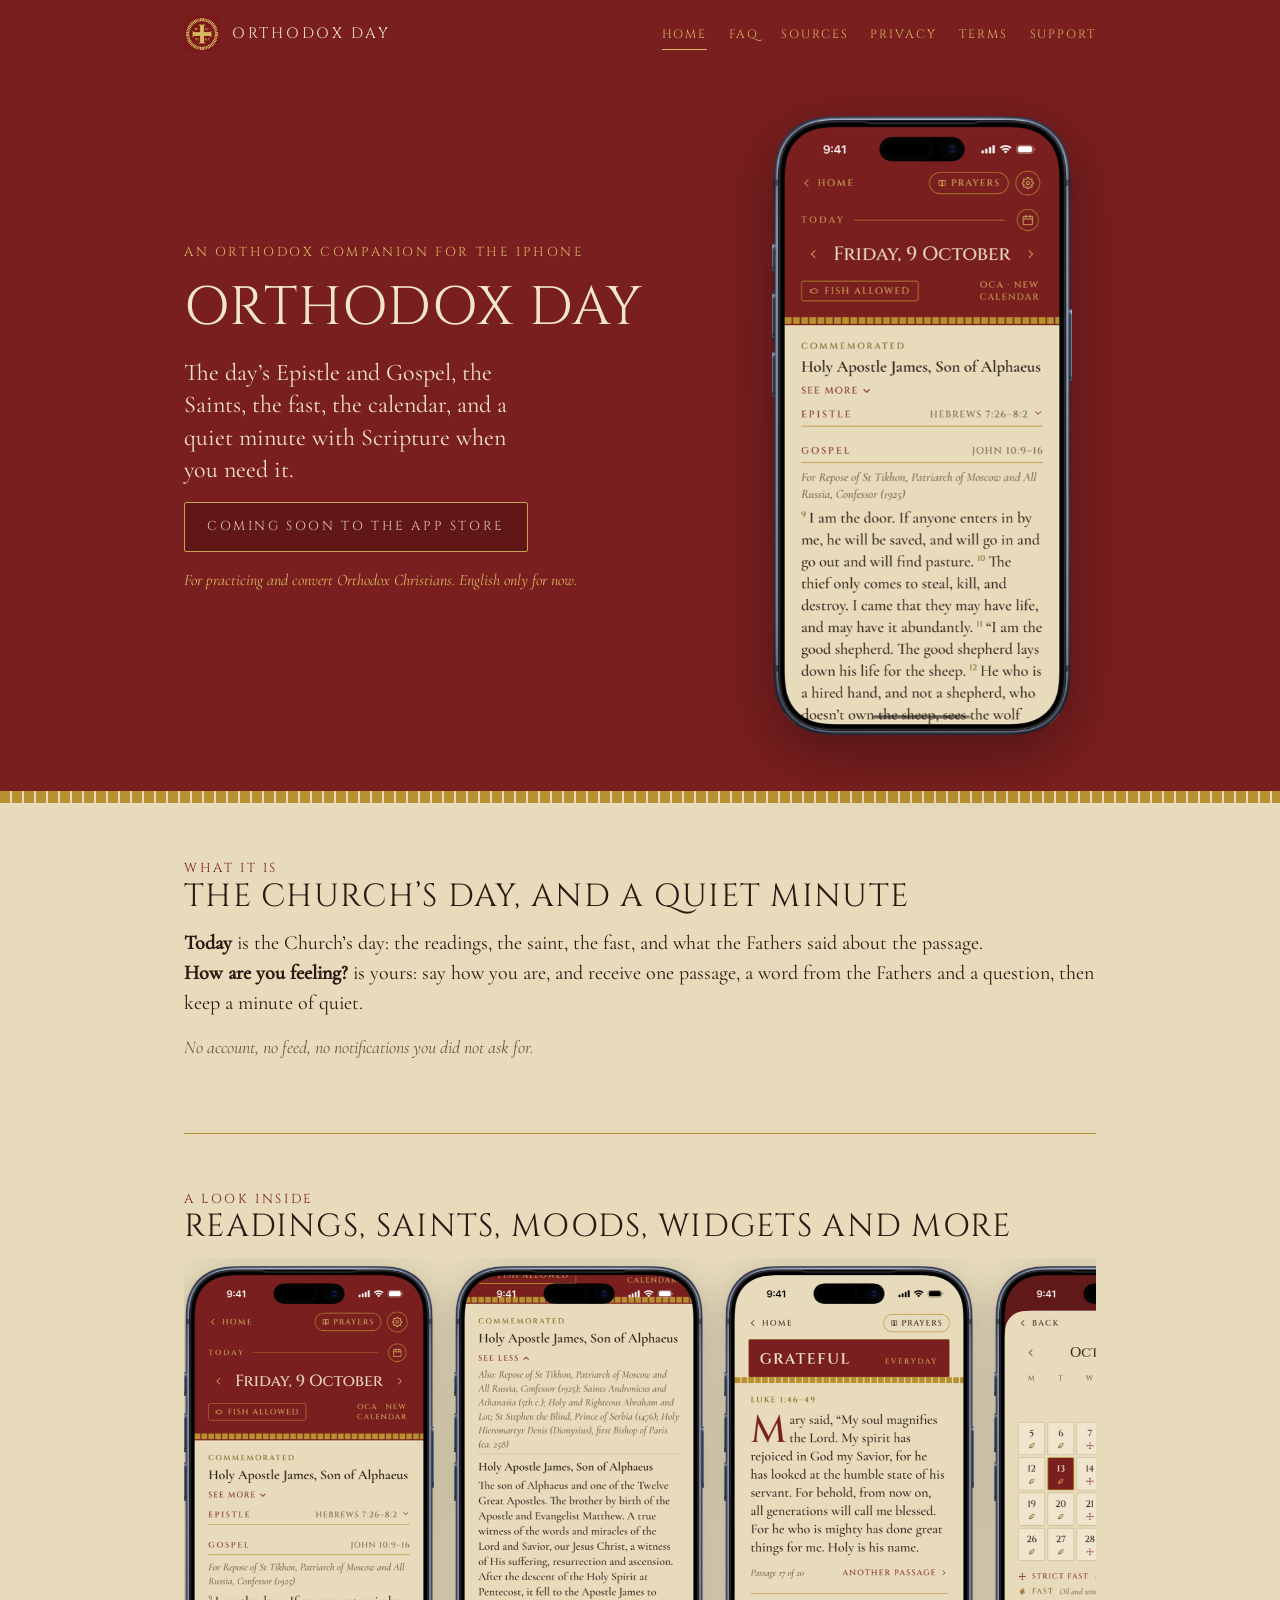
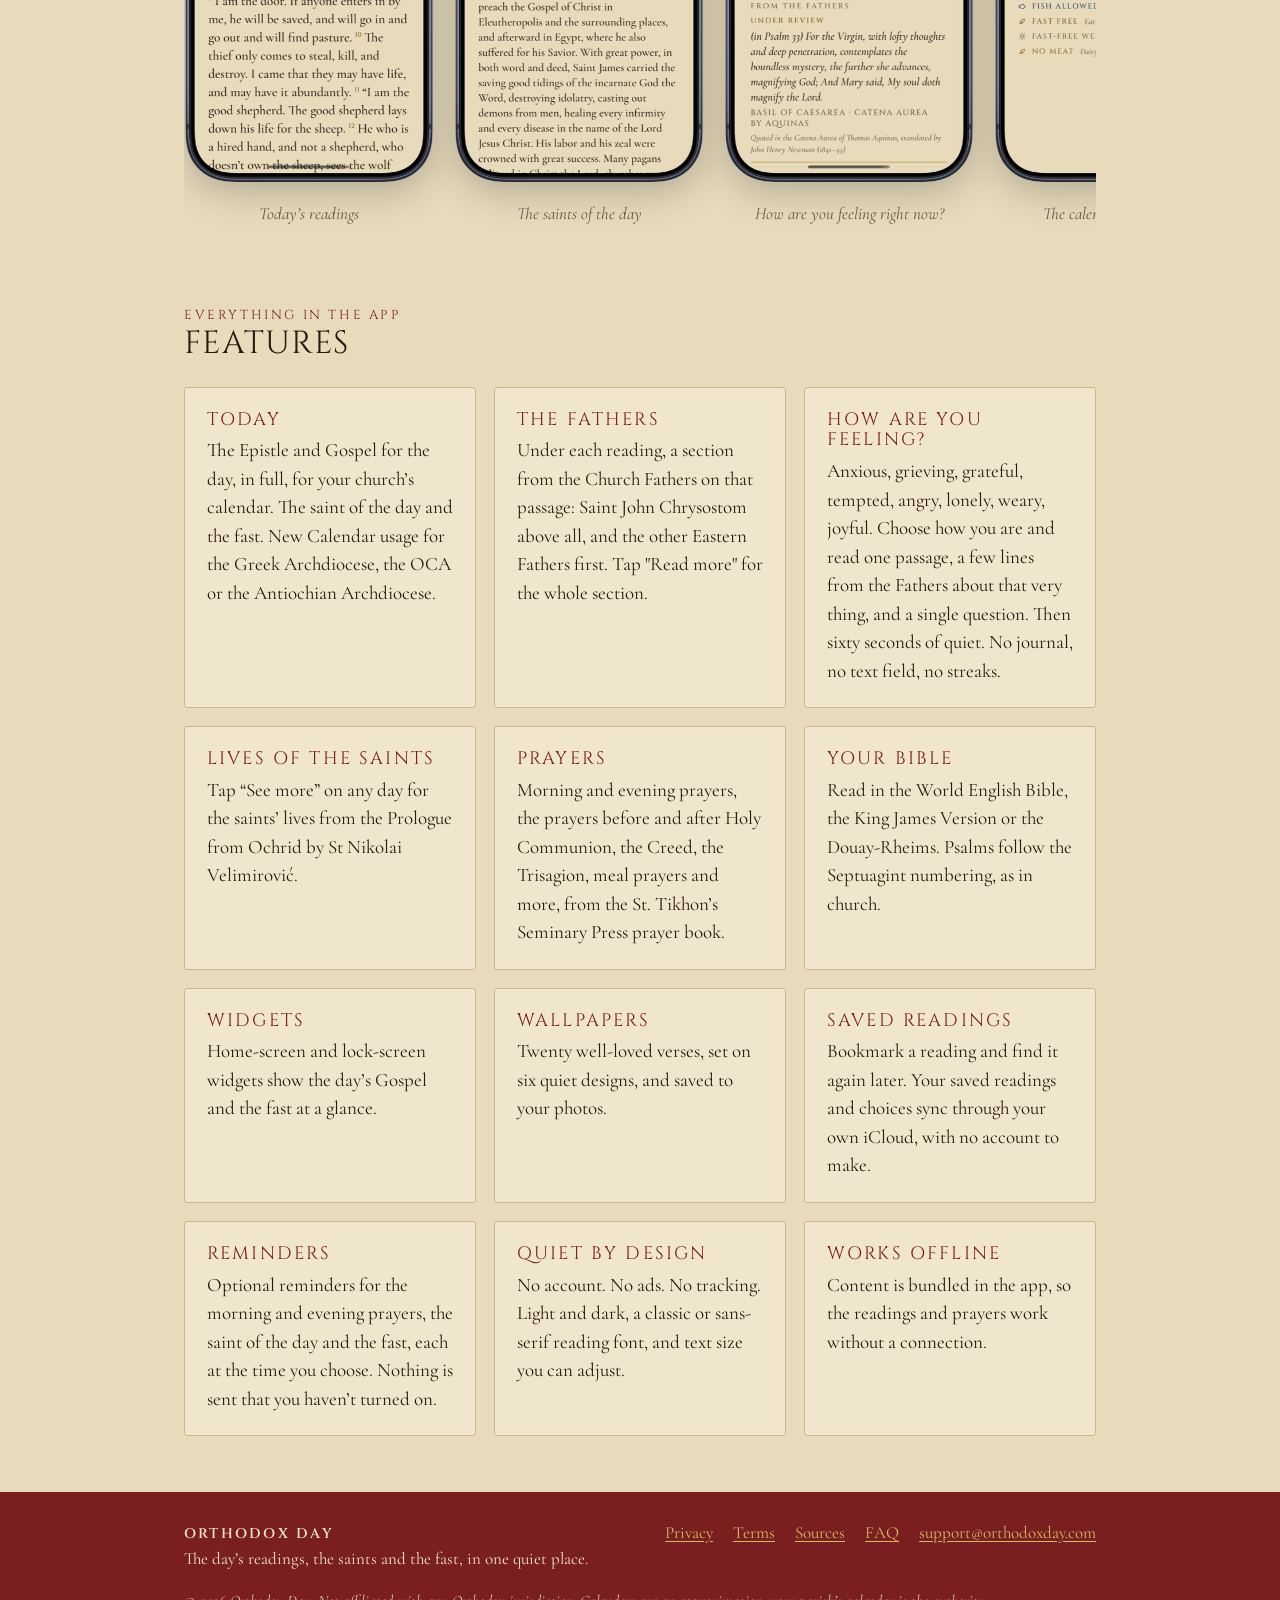
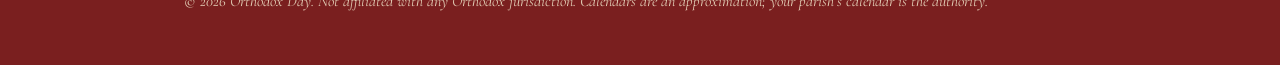
==== index.html @ 32118919 "Orthodox Day website" ====
<!doctype html>
<html lang="en"><head><meta charset="utf-8"><meta name="viewport" content="width=device-width,initial-scale=1">
<title>Orthodox Day — readings, saints and the fast for Orthodox Christians</title><meta name="description" content="The day’s Epistle and Gospel, the saint and the fast, the Fathers on the readings, and a minute of quiet. An iPhone app for Orthodox Christians.">
<meta name="color-scheme" content="light dark"><meta name="theme-color" content="#7A1F1F">
<link rel="icon" type="image/png" href="assets/img/favicon.png"><link rel="apple-touch-icon" href="assets/img/apple-touch-icon.png">
<meta property="og:title" content="Orthodox Day — readings, saints and the fast for Orthodox Christians"><meta property="og:description" content="The day’s Epistle and Gospel, the Saints, the fast, the Fathers on the readings, and a minute of quiet. An iPhone app for Orthodox Christians."><meta property="og:image" content="https://orthodoxday.com/assets/img/icon-512.png">
<link rel="preload" href="assets/fonts/Cinzel-Regular.ttf" as="font" type="font/ttf" crossorigin><link rel="stylesheet" href="assets/site.css"></head>
<body><header class="top"><div class="wrap"><a class="brand" href="index.html"><img src="assets/img/icon-512.png" alt="" width="36" height="36">Orthodox Day</a><nav class="main" aria-label="Main"><a href="index.html" aria-current="page">Home</a><a href="faq.html">FAQ</a><a href="sources.html">Sources</a><a href="privacy.html">Privacy</a><a href="https://www.apple.com/legal/itunes/appstore/dev/stdeula">Terms</a><a href="support.html">Support</a></nav></div></header><div class="hero"><div class="wrap"><div><div class="label">An Orthodox companion for the iPhone</div><h1>Orthodox Day</h1>
<p class="lead">The day’s Epistle and Gospel, the Saints, the fast, the calendar, and a quiet minute with Scripture when you need it.</p>
<p><span class="btn soon">Coming soon to the App Store</span></p><p class="fine">For practicing and convert Orthodox Christians. English only for now.</p></div>
<div class="shot"><img src="assets/img/Today.png" alt="The Today screen of Orthodox Day showing the Gospel reading, the saint of the day and the fast" width="300"></div></div></div><div class="band"></div><section class="block"><div class="wrap"><div class="label">What it is</div><h2>The Church’s day, and a quiet minute</h2>
<p><strong>Today</strong> is the Church’s day: the readings, the saint, the fast, and what the Fathers said about the passage. </br><strong>How are you feeling?</strong> is yours: say how you are, and receive one passage, a word from the Fathers and a question, then keep a minute of quiet.</p>
<p class="note">No account, no feed, no notifications you did not ask for.</p></div></section>
<div class="wrap"><hr class="rule" style="margin:0"></div>
<section class="block"><div class="wrap"><div class="label">A look inside</div><h2>Readings, saints, moods, widgets and more</h2>
<div class="shots">
<figure><img src="assets/img/Today.png" alt="Today" loading="lazy"><figcaption>Today’s readings</figcaption></figure>
<figure><img src="assets/img/Lives.png" alt="Lives of the saints" loading="lazy"><figcaption>The saints of the day</figcaption></figure>
<figure><img src="assets/img/Mood.png" alt="How are you feeling" loading="lazy"><figcaption>How are you feeling right now?</figcaption></figure>
<figure><img src="assets/img/Calendar.png" alt="The calendar showing the fast for each day of the month" loading="lazy"><figcaption>The calendar and the fast</figcaption></figure>
<figure><img src="assets/img/Saved.png" alt="Saved readings" loading="lazy"><figcaption>Saved readings</figcaption></figure>
<figure><img src="assets/img/Wallpaper.png" alt="Wallpapers" loading="lazy"><figcaption>Wallpapers</figcaption></figure>
<figure><img src="assets/img/Widgets.png" alt="Home-screen widgets showing the date, the fast and a verse of the Gospel" loading="lazy"><figcaption>Widgets</figcaption></figure>
</div></div></section>
<section class="block" style="padding-top:0" id="features"><div class="wrap"><div class="label">Everything in the app</div>
    <h2>Features</h2>
    <div class="grid"><div class="card">
        <h3>Today</h3><p>The Epistle and Gospel for the day, in full, for your church’s calendar. The saint of the day and the fast. New Calendar usage for the Greek Archdiocese, the OCA or the Antiochian Archdiocese.</p></div>
    <div class="card">
        <h3>The Fathers</h3><p>Under each reading, a section from the Church Fathers on that passage: Saint John Chrysostom above all, and the other Eastern Fathers first. Tap "Read more" for the whole section.</p></div>
    <div class="card"><h3>How are you feeling?</h3><p>Anxious, grieving, grateful, tempted, angry, lonely, weary, joyful. Choose how you are and read one passage, a few lines from the Fathers about that very thing, and a single question. Then sixty seconds of quiet. No journal, no text field, no streaks.</p></div>
   <!-- <div class="card"><h3>The sixty seconds</h3><p>A ring of sixty gold tesserae goes out one a second, and the count ends on “Amen.” It is a pause, not an exercise.</p></div> -->
    <div class="card"><h3>Lives of the saints</h3><p>Tap “See more” on any day for the saints’ lives from the Prologue from Ochrid by St Nikolai Velimirović.</p></div>
    <div class="card"><h3>Prayers</h3><p>Morning and evening prayers, the prayers before and after Holy Communion, the Creed, the Trisagion, meal prayers and more, from the St. Tikhon’s Seminary Press prayer book.</p></div>
    <div class="card"><h3>Your Bible</h3><p>Read in the World English Bible, the King James Version or the Douay-Rheims. Psalms follow the Septuagint numbering, as in church.</p></div>
    <div class="card"><h3>Widgets</h3><p>Home-screen and lock-screen widgets show the day’s Gospel and the fast at a glance.</p></div>
    <div class="card"><h3>Wallpapers</h3><p>Twenty well-loved verses, set on six quiet designs, and saved to your photos.</p></div>
    <div class="card"><h3>Saved readings</h3><p>Bookmark a reading and find it again later. Your saved readings and choices sync through your own iCloud, with no account to make.</p></div>
    <div class="card"><h3>Reminders</h3><p>Optional reminders for the morning and evening prayers, the saint of the day and the fast, each at the time you choose. Nothing is sent that you haven’t turned on.</p></div>
    <div class="card"><h3>Quiet by design</h3><p>No account. No ads. No tracking. Light and dark, a classic or sans-serif reading font, and text size you can adjust.</p></div>
    <div class="card"><h3>Works offline</h3><p>Content is bundled in the app, so the readings and prayers work without a connection.</p></div></div>
    </div></section>
<footer class="foot"><div class="wrap"><div><strong style="font-family:Cinzel,serif;letter-spacing:.16em;text-transform:uppercase;font-size:14px">Orthodox Day</strong><br>The day’s readings, the saints and the fast, in one quiet place.</div><nav aria-label="Footer"><a href="privacy.html">Privacy</a><a href="https://www.apple.com/legal/itunes/appstore/dev/stdeula">Terms</a><a href="sources.html">Sources</a><a href="faq.html">FAQ</a><a href="mailto:support@orthodoxday.com">support@orthodoxday.com</a></nav><p class="fine">© 2026 Orthodox Day. Not affiliated with any Orthodox jurisdiction. Calendars are an approximation; your parish’s calendar is the authority.</p></div></footer></body></html>
---- assets/site.css ----
@font-face{font-family:"Cinzel";src:url(fonts/Cinzel-Regular.ttf) format("truetype");font-weight:400;font-display:swap}
@font-face{font-family:"Cinzel";src:url(fonts/Cinzel-SemiBold.ttf) format("truetype");font-weight:600;font-display:swap}
@font-face{font-family:"Cormorant Garamond";src:url(fonts/CormorantGaramond-Regular.ttf) format("truetype");font-weight:400;font-display:swap}
@font-face{font-family:"Cormorant Garamond";src:url(fonts/CormorantGaramond-Medium.ttf) format("truetype");font-weight:500;font-display:swap}
@font-face{font-family:"Cormorant Garamond";src:url(fonts/CormorantGaramond-Italic.ttf) format("truetype");font-weight:400;font-style:italic;font-display:swap}

:root{
  --ground:#E7DBBC; --ink:#2B1A12; --ink-muted:#6B5A44; --icon:#7A1F1F; --icon-deep:#5E1616;
  --on-icon:#F1E6CB; --gold:#B8902F; --gold-bright:#D8B860; --tile:#F0E6CE; --hairline:#C9B78E;
  --accent-text:#7A1F1F; --link:#7A1F1F;
}
@media (prefers-color-scheme:dark){
  :root{--ground:#17100E; --ink:#EBDDBF; --ink-muted:#A8977A; --icon:#5C1A1A; --icon-deep:#421212;
        --on-icon:#EBDDBF; --gold:#C9A24A; --gold-bright:#E0BD5E; --tile:#221816; --hairline:#3A2C24;
        --accent-text:#E0BD5E; --link:#E0BD5E}
}
*{box-sizing:border-box}
html{-webkit-text-size-adjust:100%}
body{margin:0;background:var(--ground);color:var(--ink);font:400 20px/1.5 "Cormorant Garamond",Georgia,serif}
a{color:var(--link);text-underline-offset:3px}
img{max-width:100%;height:auto}
.wrap{max-width:960px;margin:0 auto;padding:0 24px}
.narrow{max-width:720px}

.label{font-family:Cinzel,serif;text-transform:uppercase;letter-spacing:.2em;font-size:13px;color:var(--accent-text)}
h1,h2,h3{font-family:Cinzel,serif;font-weight:400;line-height:1.15;margin:0}
h1{font-size:clamp(32px,6vw,54px);text-transform:uppercase;letter-spacing:.02em}
h2{font-size:clamp(24px,4vw,32px);text-transform:uppercase;letter-spacing:.04em;margin-bottom:12px}
h3{font-size:18px;text-transform:uppercase;letter-spacing:.12em;margin:28px 0 6px;color:var(--accent-text)}
p{margin:0 0 16px}
.muted{color:var(--ink-muted)}
.note{font-style:italic;color:var(--ink-muted);font-size:18px}

/* the app's mosaic band: 10pt gold squares, 2pt grout */
.band{height:12px;background:repeating-linear-gradient(90deg,var(--gold) 0 10px,transparent 10px 12px)}
.hero .band{background:repeating-linear-gradient(90deg,var(--gold) 0 10px,var(--icon) 10px 12px)}
.rule{border:0;border-top:1px solid var(--gold);margin:40px 0}

header.top{background:var(--icon);color:var(--on-icon)}
header.top .wrap{display:flex;align-items:center;justify-content:space-between;gap:16px;padding-top:16px;padding-bottom:16px;flex-wrap:wrap}
.brand{display:flex;align-items:center;gap:12px;text-decoration:none;color:var(--on-icon);
  font-family:Cinzel,serif;text-transform:uppercase;letter-spacing:.18em;font-size:15px}
.brand img{width:36px;height:36px;border-radius:8px}
nav.main{display:flex;gap:6px 22px;flex-wrap:wrap}
nav.main a{font-family:Cinzel,serif;text-transform:uppercase;letter-spacing:.16em;font-size:12px;color:var(--gold-bright);text-decoration:none;padding:6px 0;border-bottom:1px solid transparent}
nav.main a:hover,nav.main a[aria-current]{border-bottom-color:var(--gold-bright)}

.hero{background:var(--icon);color:var(--on-icon)}
.hero .wrap{display:grid;grid-template-columns:1.2fr .8fr;gap:40px;align-items:center;padding-top:48px;padding-bottom:56px}
.hero .label{color:var(--gold-bright)}
.hero h1{margin:14px 0 18px}
.hero p.lead{font-size:24px;line-height:1.35;max-width:30ch}
.hero .shot{display:flex;justify-content:center}
.hero .shot img{width:min(300px,100%);filter:drop-shadow(0 18px 30px rgba(0,0,0,.35))}
.btn{display:inline-block;font-family:Cinzel,serif;text-transform:uppercase;letter-spacing:.2em;font-size:13px;
  padding:14px 22px;border:1px solid var(--gold-bright);color:var(--on-icon);background:var(--icon-deep);border-radius:2px;text-decoration:none}
.btn.soon{opacity:.85;cursor:default}
.hero .fine{font-size:16px;font-style:italic;color:var(--gold-bright);margin-top:14px}

section.block{padding:56px 0}
.grid{display:grid;grid-template-columns:repeat(auto-fit,minmax(260px,1fr));gap:18px;margin-top:24px}
.card{background:var(--tile);border:1px solid var(--hairline);border-radius:3px;padding:22px}
.card h3{margin-top:0}
.card p{margin:0;font-size:19px}
.shots{display:flex;gap:20px;overflow-x:auto;padding:8px 2px 24px;scroll-snap-type:x mandatory;-webkit-overflow-scrolling:touch}
.shots figure{margin:0;flex:0 0 min(250px,70vw);scroll-snap-align:start;text-align:center}
.shots img{width:100%;filter:drop-shadow(0 10px 18px rgba(0,0,0,.22))}
.shots figcaption{font-style:italic;color:var(--ink-muted);font-size:17px;margin-top:10px}
.plans{display:grid;grid-template-columns:repeat(auto-fit,minmax(200px,1fr));gap:14px;margin-top:20px}
.plans .card{text-align:center}
.plans .card h3{margin:0 0 6px}

main.page{padding:48px 0 72px}
main.page h1{font-size:clamp(28px,5vw,40px);margin:8px 0 8px}
main.page .lead{font-size:22px;color:var(--ink-muted);margin-bottom:28px}
main.page h2{margin-top:44px;padding-bottom:8px;border-bottom:1px solid var(--gold);font-size:22px}
main.page ul{padding-left:22px;margin:0 0 16px}
main.page li{margin-bottom:6px}
details{border-bottom:1px solid var(--hairline);padding:14px 0}
details summary{cursor:pointer;font-family:Cinzel,serif;letter-spacing:.04em;font-size:17px;list-style:none;display:flex;justify-content:space-between;gap:16px}
details summary::-webkit-details-marker{display:none}
details summary::after{content:"+";color:var(--accent-text);font-size:22px;line-height:1}
details[open] summary::after{content:"–"}
details p,details ul{margin-top:12px}
table{border-collapse:collapse;width:100%;font-size:18px;margin:12px 0 20px}
td,th{border-bottom:1px solid var(--hairline);padding:8px 10px 8px 0;text-align:left;vertical-align:top}
th{font-family:Cinzel,serif;font-weight:400;text-transform:uppercase;letter-spacing:.12em;font-size:12px;color:var(--accent-text)}

footer.foot{background:var(--icon);color:var(--on-icon);margin-top:0}
footer.foot .wrap{padding-top:28px;padding-bottom:36px;display:flex;flex-wrap:wrap;justify-content:space-between;gap:18px 40px;font-size:17px}
footer.foot a{color:var(--gold-bright)}
footer.foot nav{display:flex;gap:8px 20px;flex-wrap:wrap}
footer.foot .fine{width:100%;font-style:italic;opacity:.85;font-size:16px}

@media (max-width:760px){
  .hero .wrap{grid-template-columns:1fr;padding-top:32px}
  .hero .shot{order:2}
  body{font-size:19px}
}
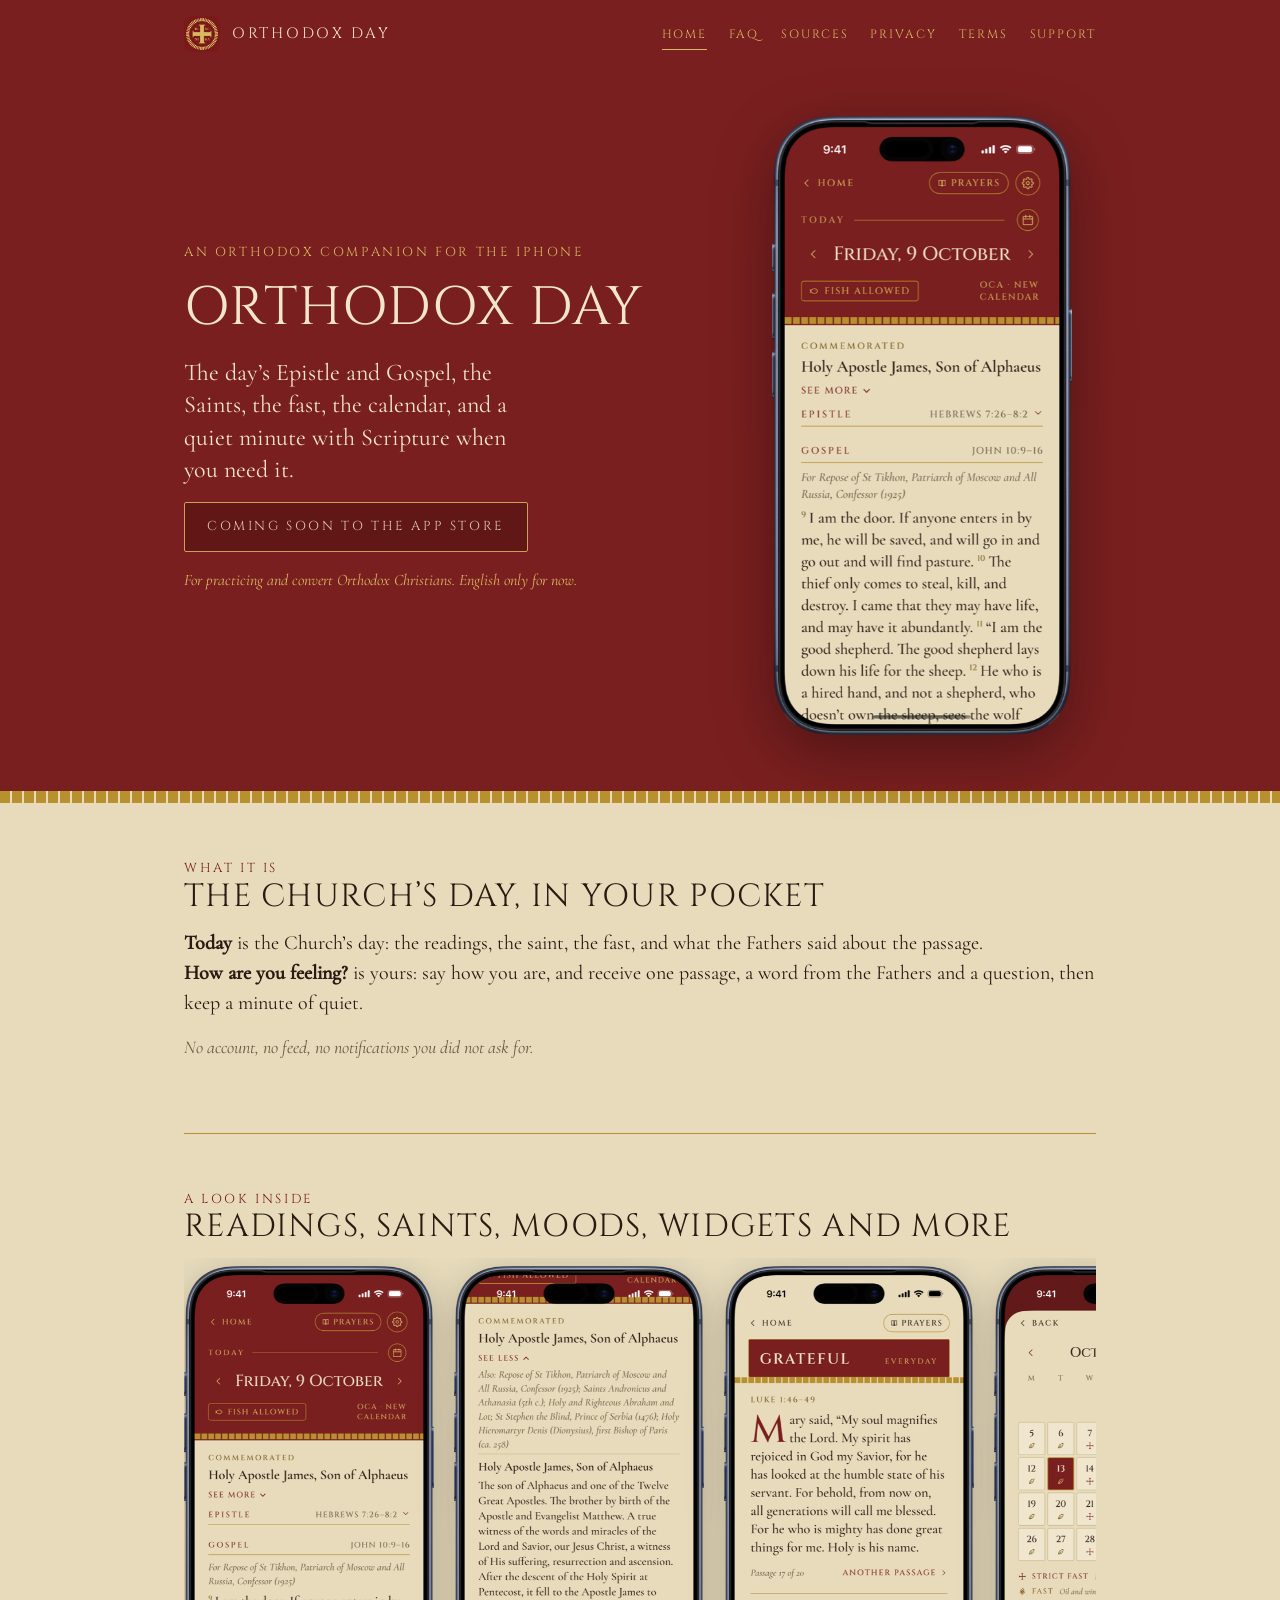
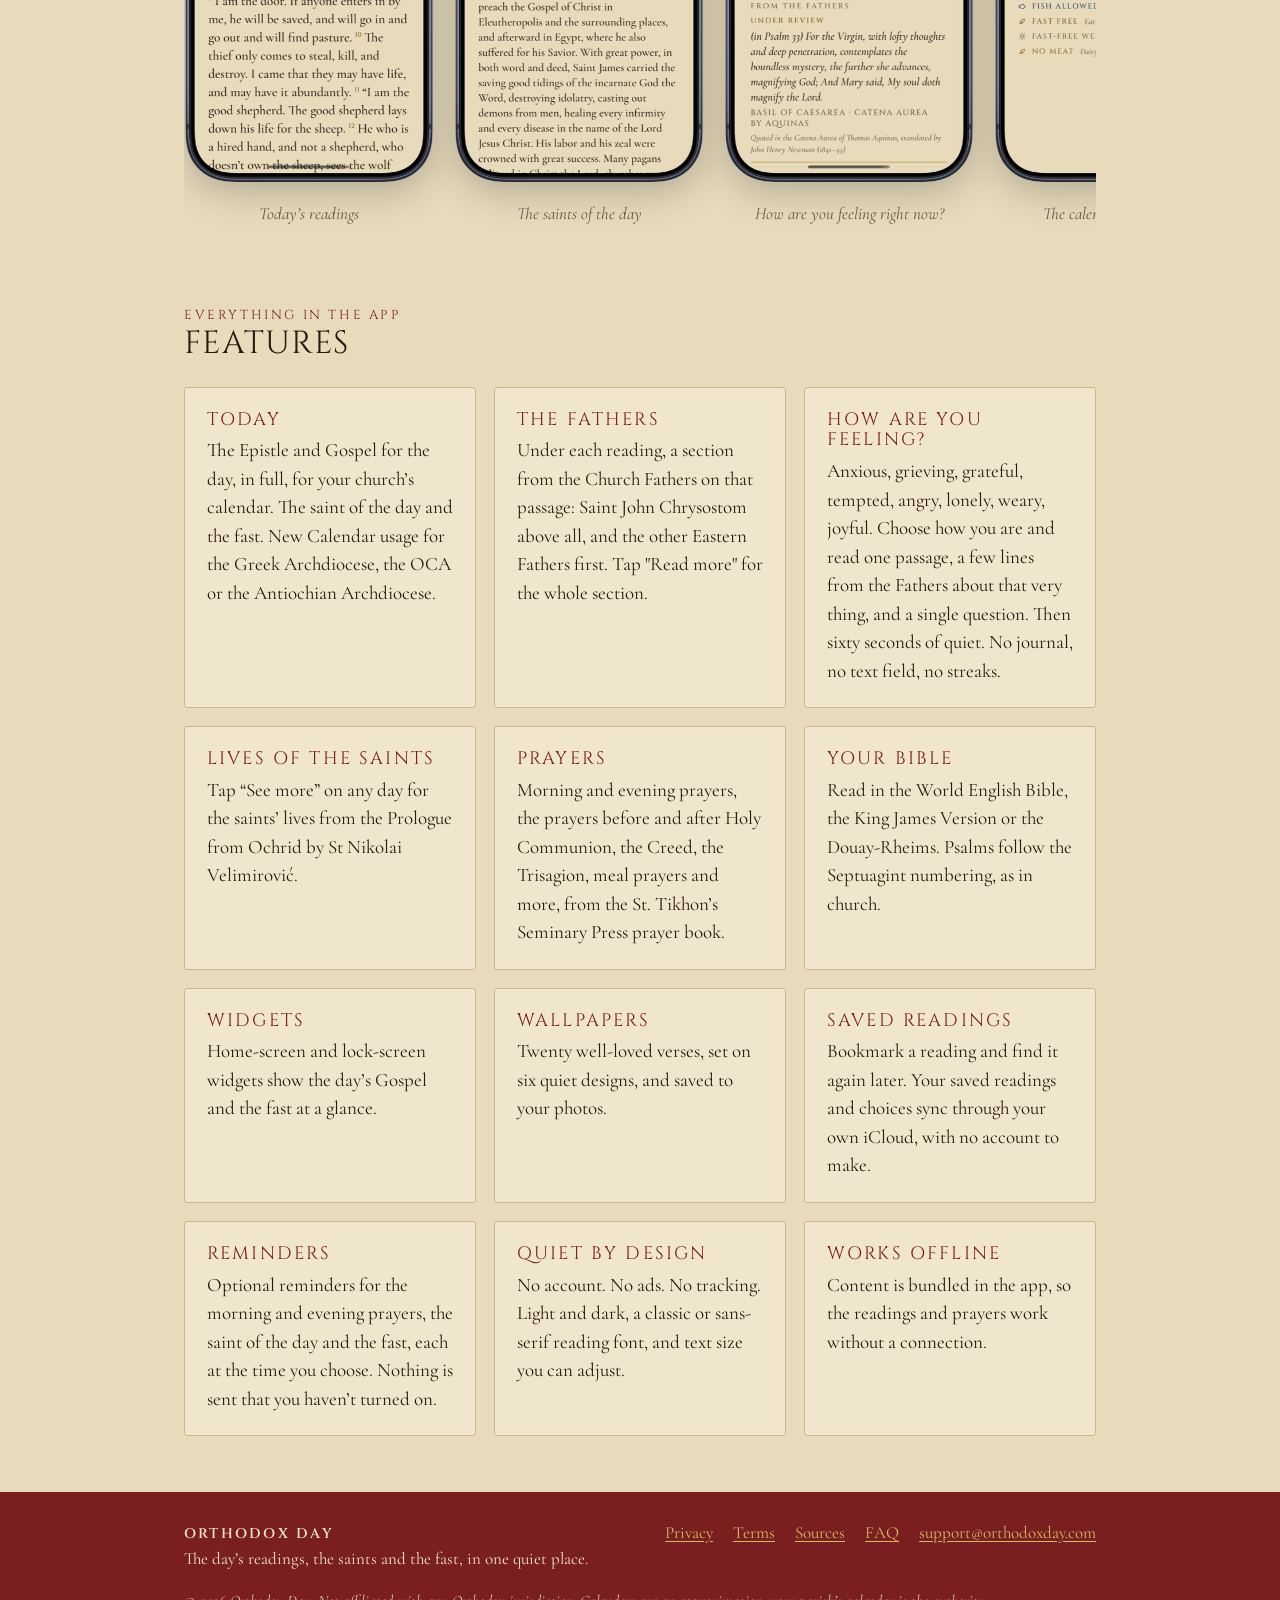
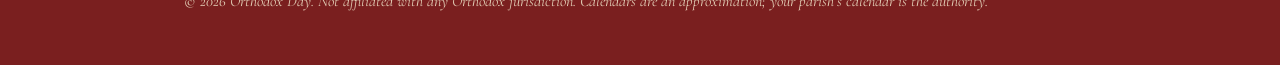
==== commit 443c93ce: "Retitle intro" ====
--- a/index.html
+++ b/index.html
@@ -8,8 +8,8 @@
 <body><header class="top"><div class="wrap"><a class="brand" href="index.html"><img src="assets/img/icon-512.png" alt="" width="36" height="36">Orthodox Day</a><nav class="main" aria-label="Main"><a href="index.html" aria-current="page">Home</a><a href="faq.html">FAQ</a><a href="sources.html">Sources</a><a href="privacy.html">Privacy</a><a href="https://www.apple.com/legal/itunes/appstore/dev/stdeula">Terms</a><a href="support.html">Support</a></nav></div></header><div class="hero"><div class="wrap"><div><div class="label">An Orthodox companion for the iPhone</div><h1>Orthodox Day</h1>
 <p class="lead">The day’s Epistle and Gospel, the Saints, the fast, the calendar, and a quiet minute with Scripture when you need it.</p>
 <p><span class="btn soon">Coming soon to the App Store</span></p><p class="fine">For practicing and convert Orthodox Christians. English only for now.</p></div>
-<div class="shot"><img src="assets/img/Today.png" alt="The Today screen of Orthodox Day showing the Gospel reading, the saint of the day and the fast" width="300"></div></div></div><div class="band"></div><section class="block"><div class="wrap"><div class="label">What it is</div><h2>The Church’s day, and a quiet minute</h2>
-<p><strong>Today</strong> is the Church’s day: the readings, the saint, the fast, and what the Fathers said about the passage. </br><strong>How are you feeling?</strong> is yours: say how you are, and receive one passage, a word from the Fathers and a question, then keep a minute of quiet.</p>
+<div class="shot"><img src="assets/img/Today.png" alt="The Today screen of Orthodox Day showing the Gospel reading, the saint of the day and the fast" width="300"></div></div></div><div class="band"></div><section class="block"><div class="wrap"><div class="label">What it is</div><h2>The Church’s day, in your pocket</h2>
+<p><strong>Today</strong> is the Church’s day: the readings, the saint, the fast, and what the Fathers said about the passage. <br><strong>How are you feeling?</strong> is yours: say how you are, and receive one passage, a word from the Fathers and a question, then keep a minute of quiet.</p>
 <p class="note">No account, no feed, no notifications you did not ask for.</p></div></section>
 <div class="wrap"><hr class="rule" style="margin:0"></div>
 <section class="block"><div class="wrap"><div class="label">A look inside</div><h2>Readings, saints, moods, widgets and more</h2>
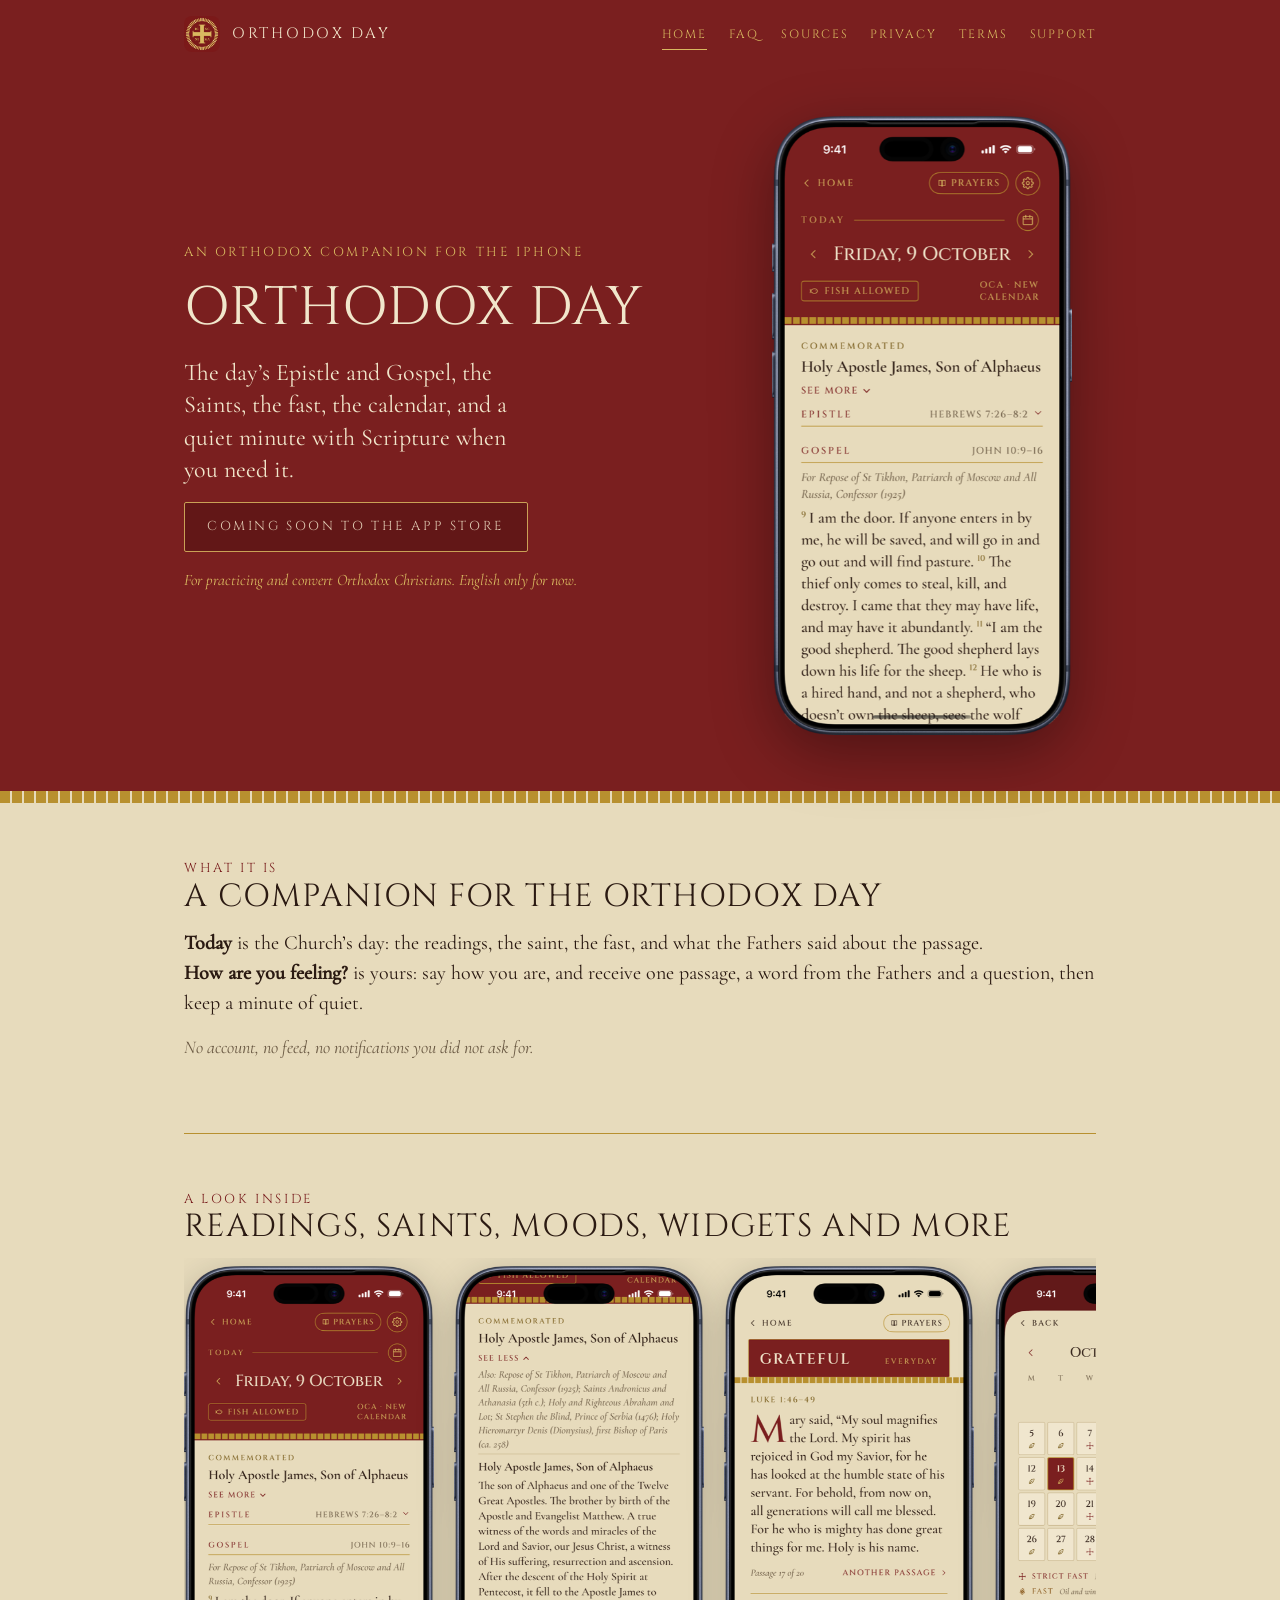
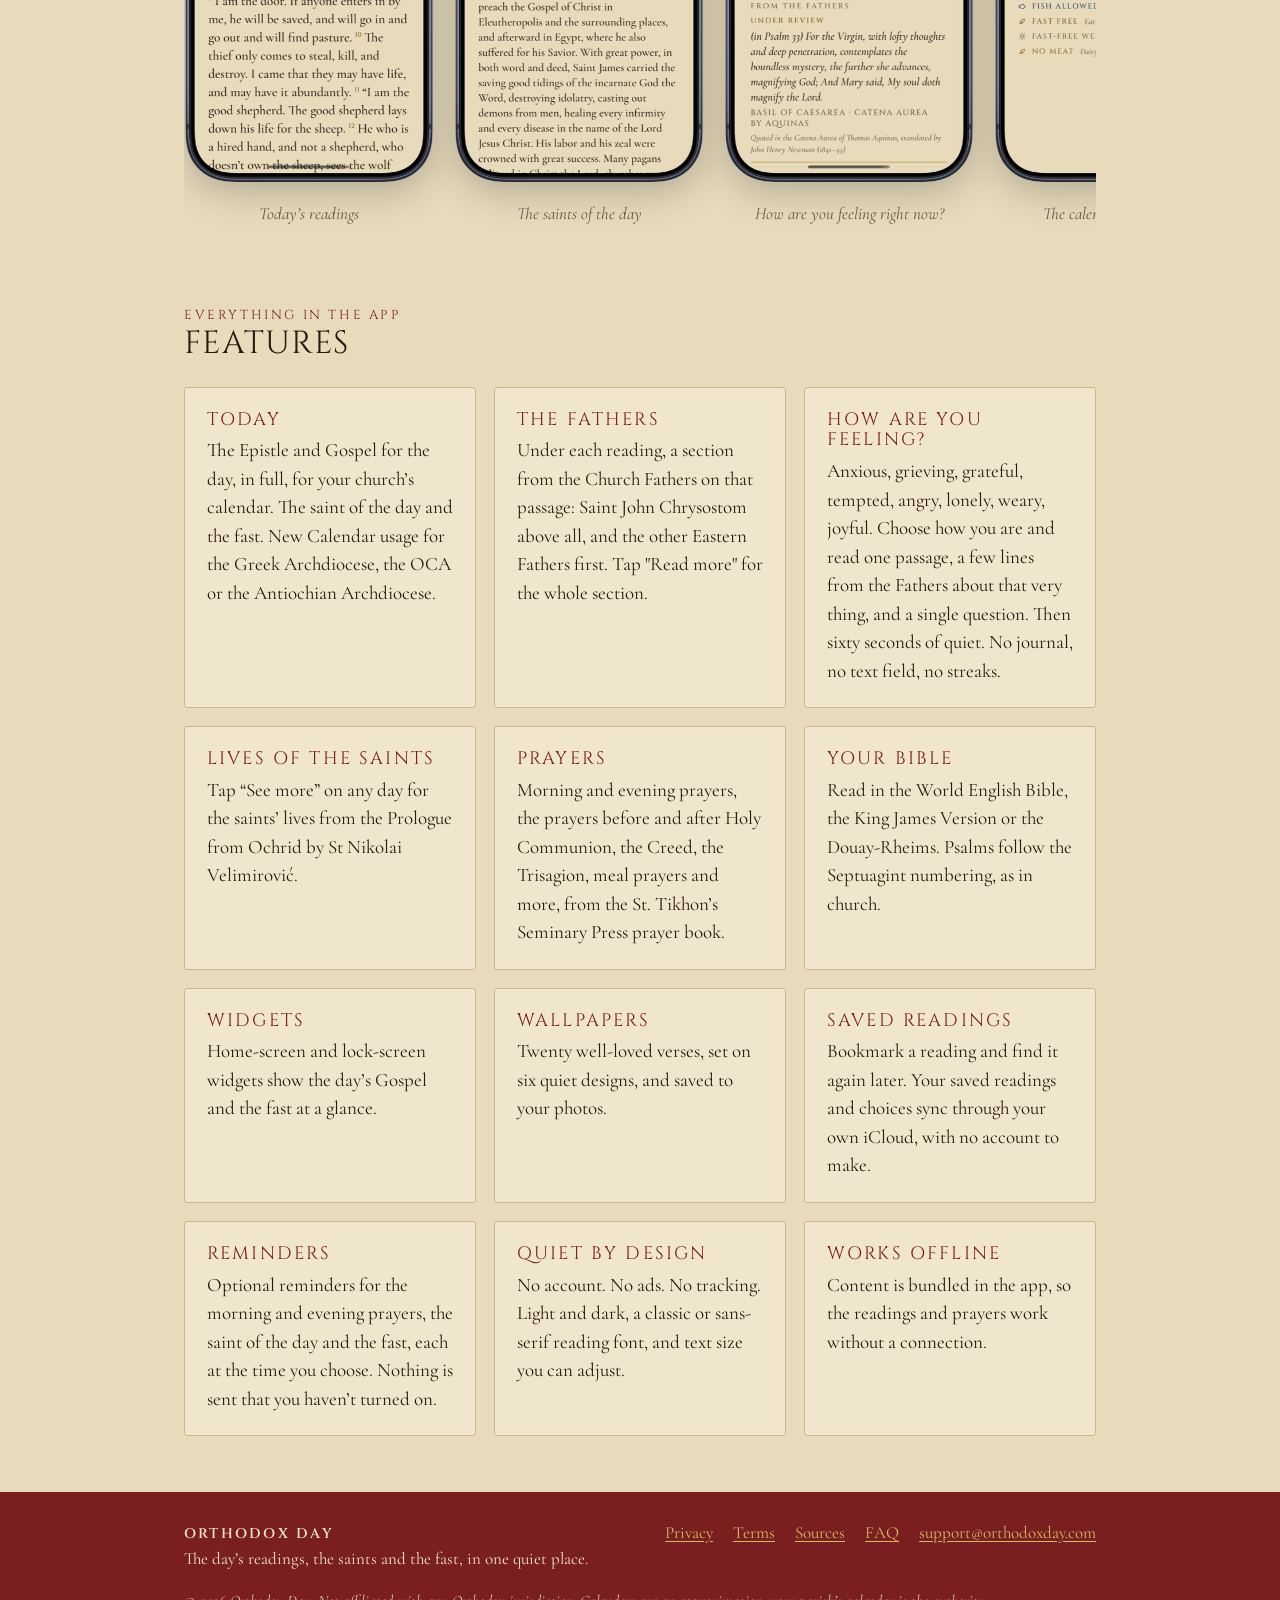
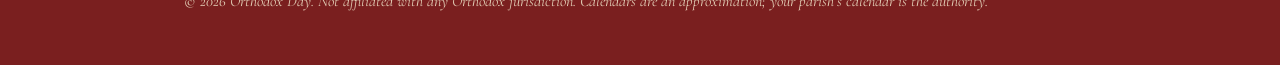
==== commit 8a54ebed: "Retitle intro" ====
--- a/index.html
+++ b/index.html
@@ -8,7 +8,7 @@
 <body><header class="top"><div class="wrap"><a class="brand" href="index.html"><img src="assets/img/icon-512.png" alt="" width="36" height="36">Orthodox Day</a><nav class="main" aria-label="Main"><a href="index.html" aria-current="page">Home</a><a href="faq.html">FAQ</a><a href="sources.html">Sources</a><a href="privacy.html">Privacy</a><a href="https://www.apple.com/legal/itunes/appstore/dev/stdeula">Terms</a><a href="support.html">Support</a></nav></div></header><div class="hero"><div class="wrap"><div><div class="label">An Orthodox companion for the iPhone</div><h1>Orthodox Day</h1>
 <p class="lead">The day’s Epistle and Gospel, the Saints, the fast, the calendar, and a quiet minute with Scripture when you need it.</p>
 <p><span class="btn soon">Coming soon to the App Store</span></p><p class="fine">For practicing and convert Orthodox Christians. English only for now.</p></div>
-<div class="shot"><img src="assets/img/Today.png" alt="The Today screen of Orthodox Day showing the Gospel reading, the saint of the day and the fast" width="300"></div></div></div><div class="band"></div><section class="block"><div class="wrap"><div class="label">What it is</div><h2>The Church’s day, in your pocket</h2>
+<div class="shot"><img src="assets/img/Today.png" alt="The Today screen of Orthodox Day showing the Gospel reading, the saint of the day and the fast" width="300"></div></div></div><div class="band"></div><section class="block"><div class="wrap"><div class="label">What it is</div><h2>A companion for the Orthodox day</h2>
 <p><strong>Today</strong> is the Church’s day: the readings, the saint, the fast, and what the Fathers said about the passage. <br><strong>How are you feeling?</strong> is yours: say how you are, and receive one passage, a word from the Fathers and a question, then keep a minute of quiet.</p>
 <p class="note">No account, no feed, no notifications you did not ask for.</p></div></section>
 <div class="wrap"><hr class="rule" style="margin:0"></div>
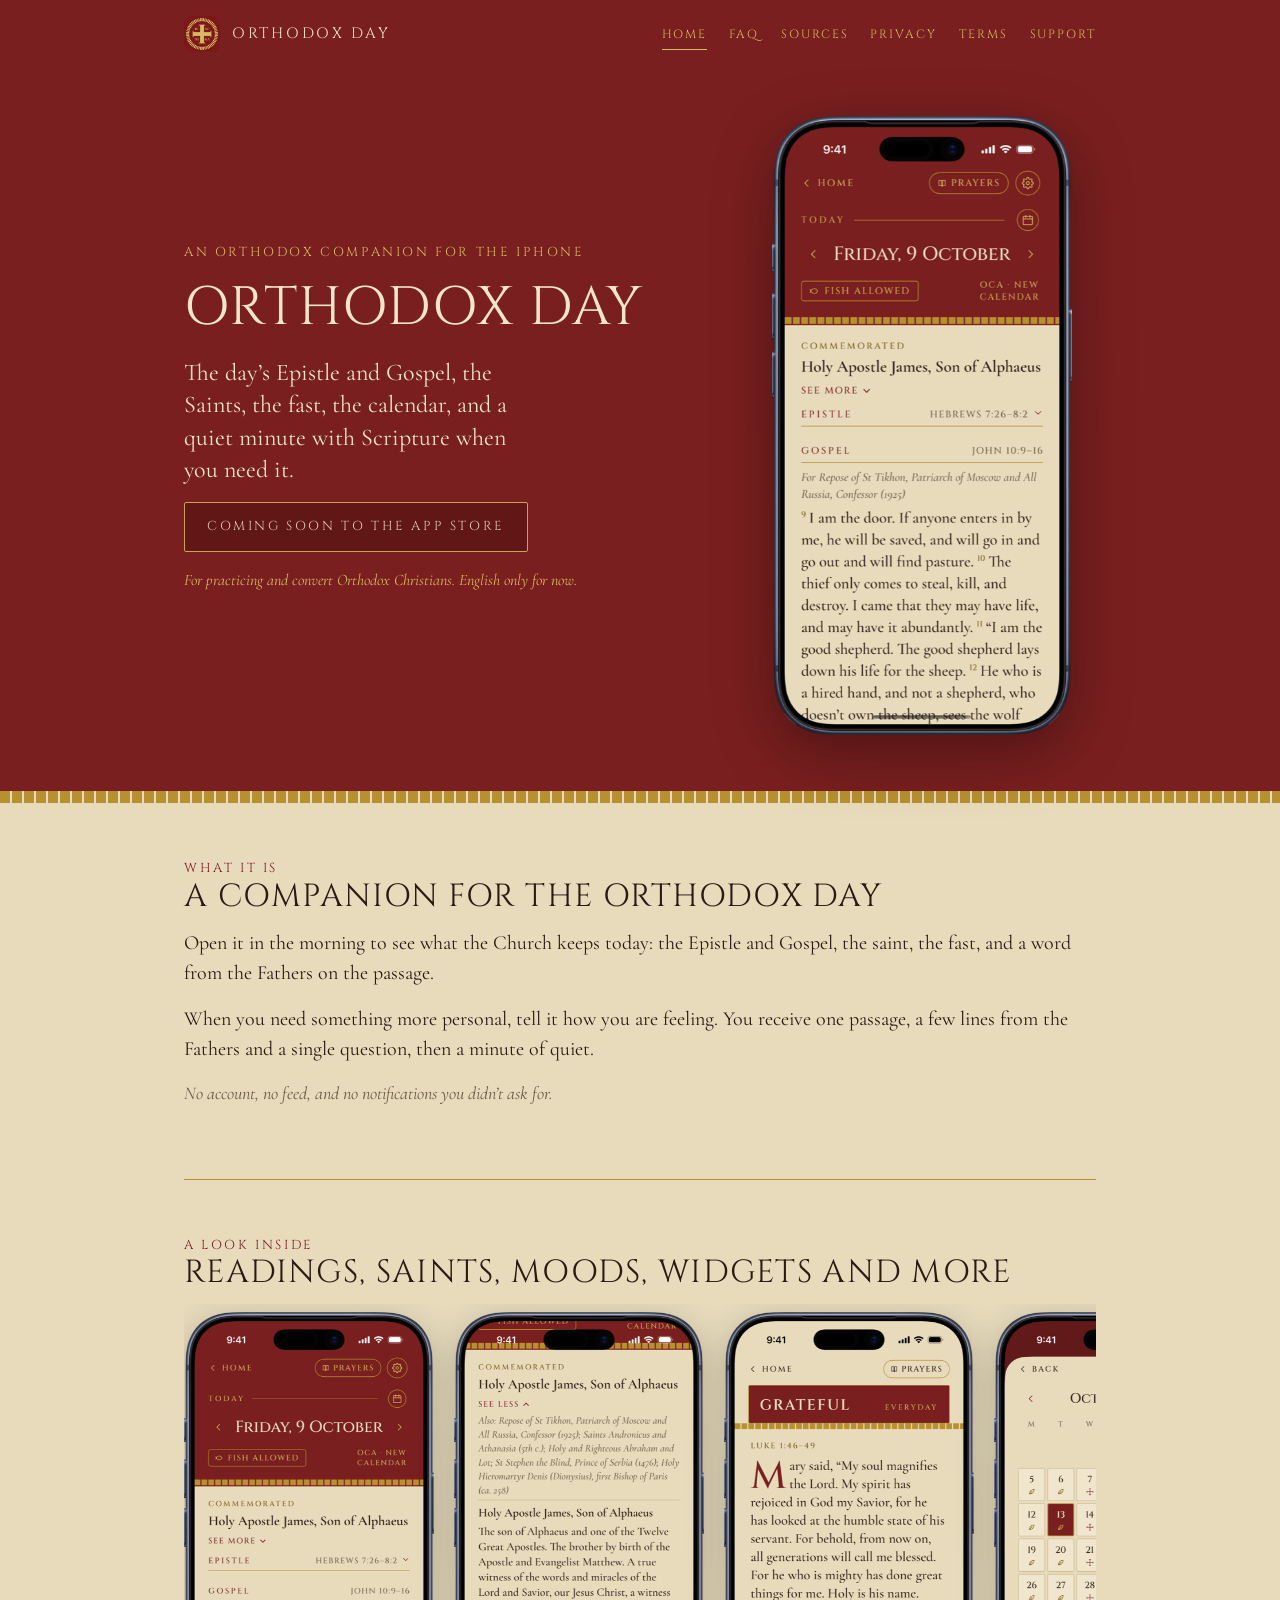
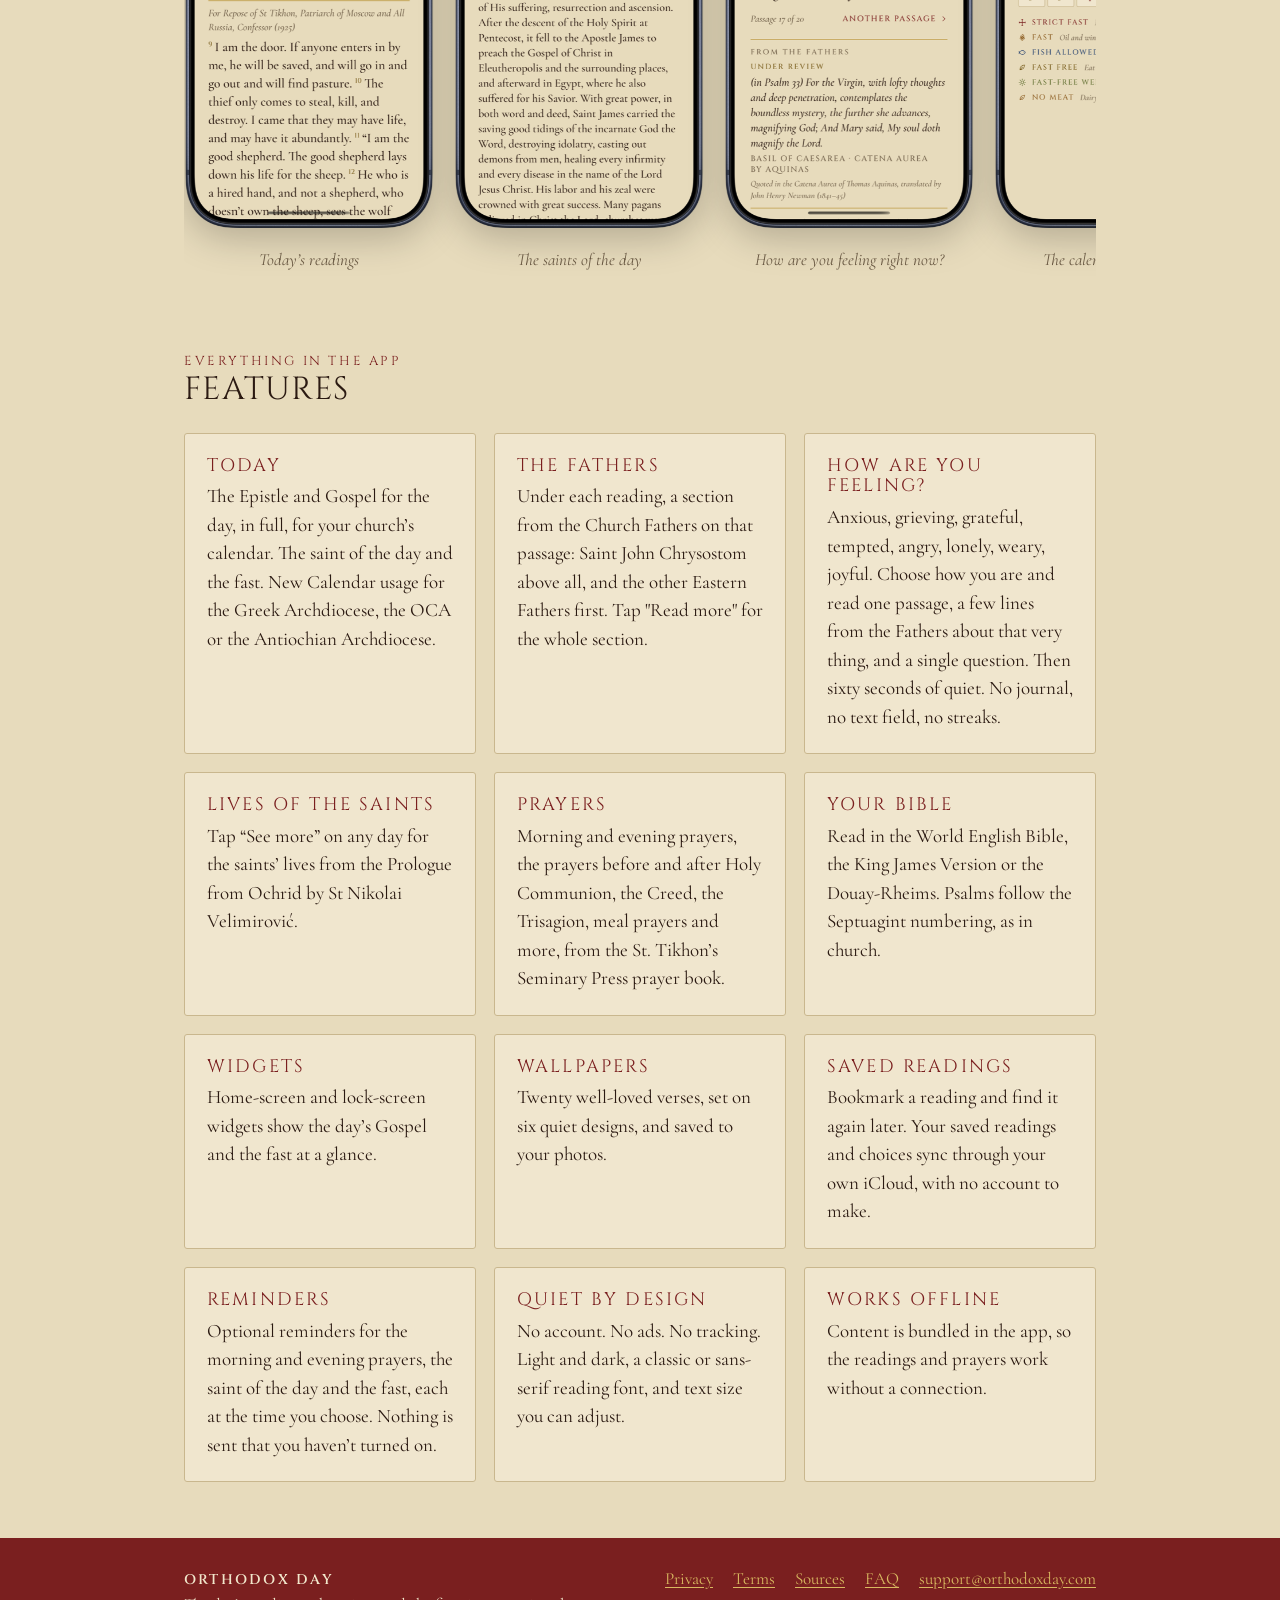
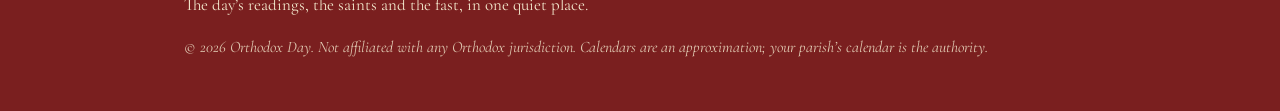
==== commit c645ec2f: "Reword the intro paragraph" ====
--- a/index.html
+++ b/index.html
@@ -9,8 +9,9 @@
 <p class="lead">The day’s Epistle and Gospel, the Saints, the fast, the calendar, and a quiet minute with Scripture when you need it.</p>
 <p><span class="btn soon">Coming soon to the App Store</span></p><p class="fine">For practicing and convert Orthodox Christians. English only for now.</p></div>
 <div class="shot"><img src="assets/img/Today.png" alt="The Today screen of Orthodox Day showing the Gospel reading, the saint of the day and the fast" width="300"></div></div></div><div class="band"></div><section class="block"><div class="wrap"><div class="label">What it is</div><h2>A companion for the Orthodox day</h2>
-<p><strong>Today</strong> is the Church’s day: the readings, the saint, the fast, and what the Fathers said about the passage. <br><strong>How are you feeling?</strong> is yours: say how you are, and receive one passage, a word from the Fathers and a question, then keep a minute of quiet.</p>
-<p class="note">No account, no feed, no notifications you did not ask for.</p></div></section>
+<p>Open it in the morning to see what the Church keeps today: the Epistle and Gospel, the saint, the fast, and a word from the Fathers on the passage.</p>
+<p>When you need something more personal, tell it how you are feeling. You receive one passage, a few lines from the Fathers and a single question, then a minute of quiet.</p>
+<p class="note">No account, no feed, and no notifications you didn’t ask for.</p></div></section>
 <div class="wrap"><hr class="rule" style="margin:0"></div>
 <section class="block"><div class="wrap"><div class="label">A look inside</div><h2>Readings, saints, moods, widgets and more</h2>
 <div class="shots">
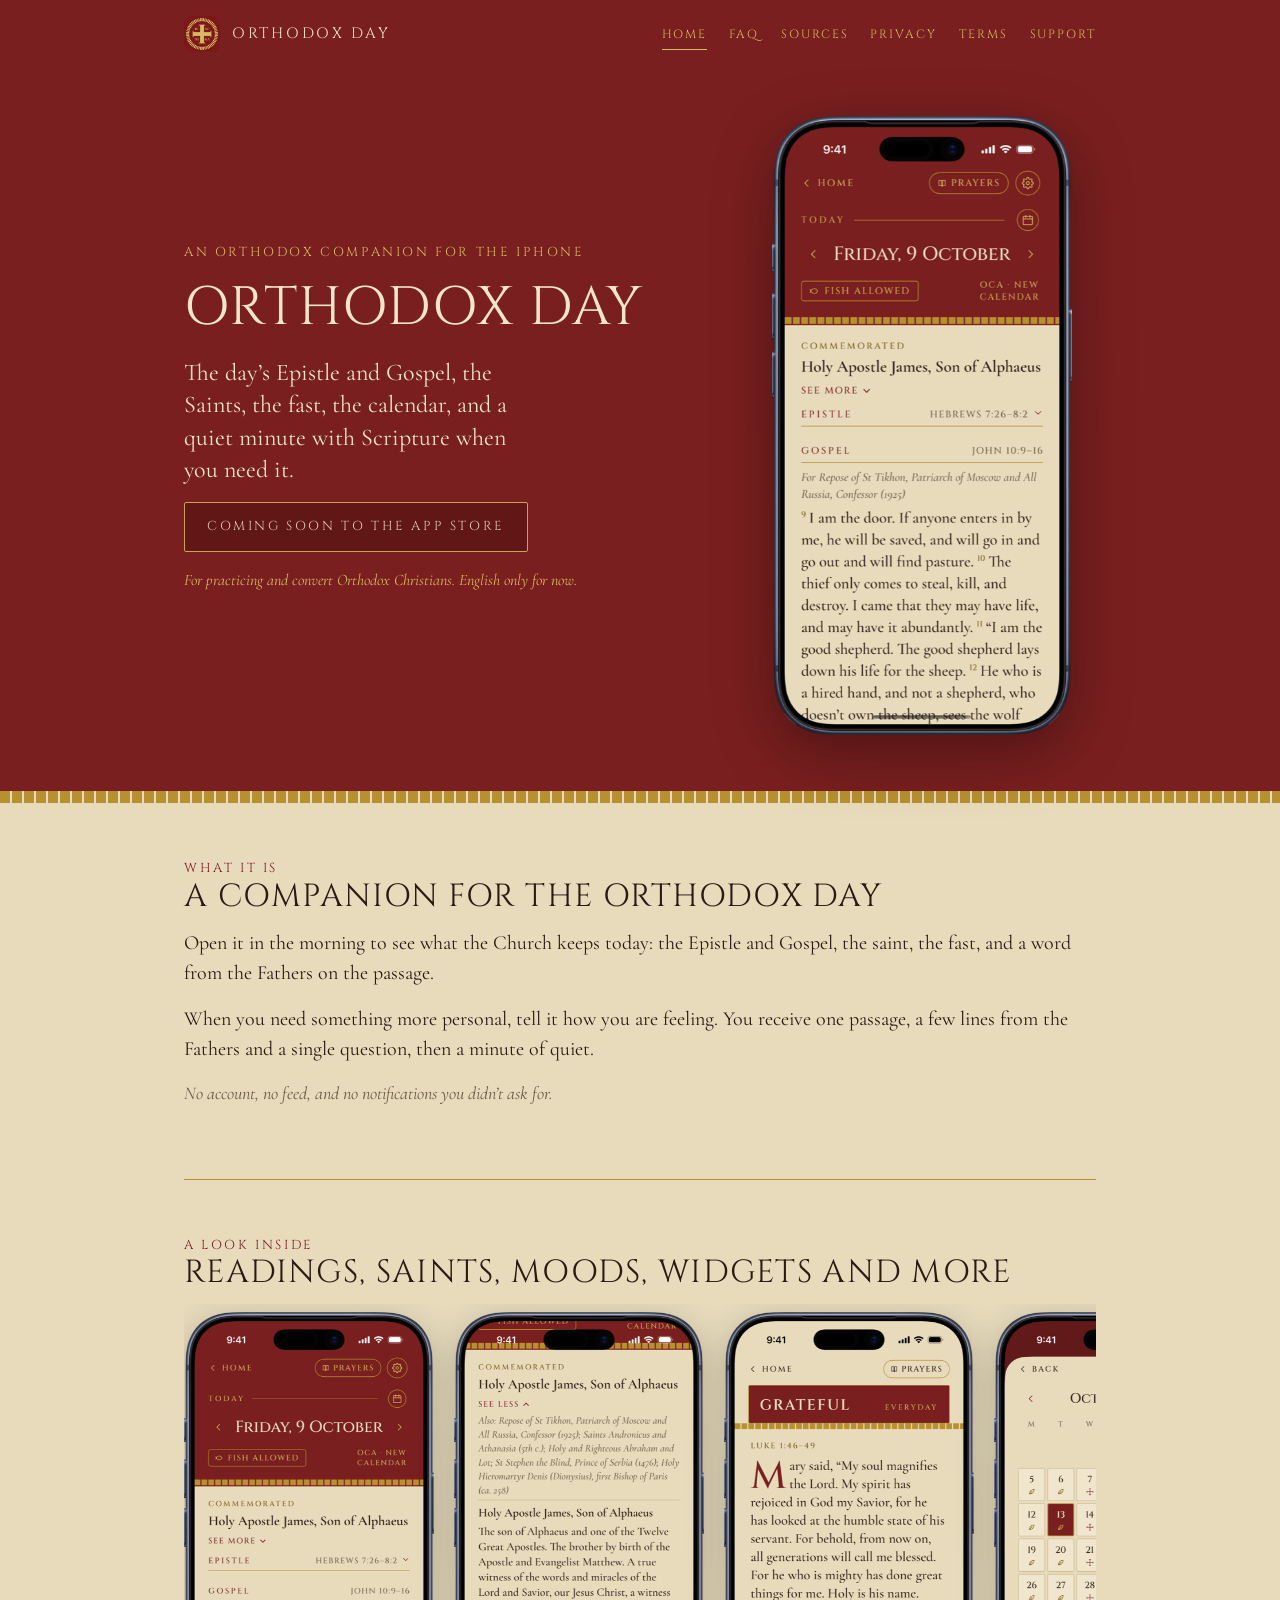
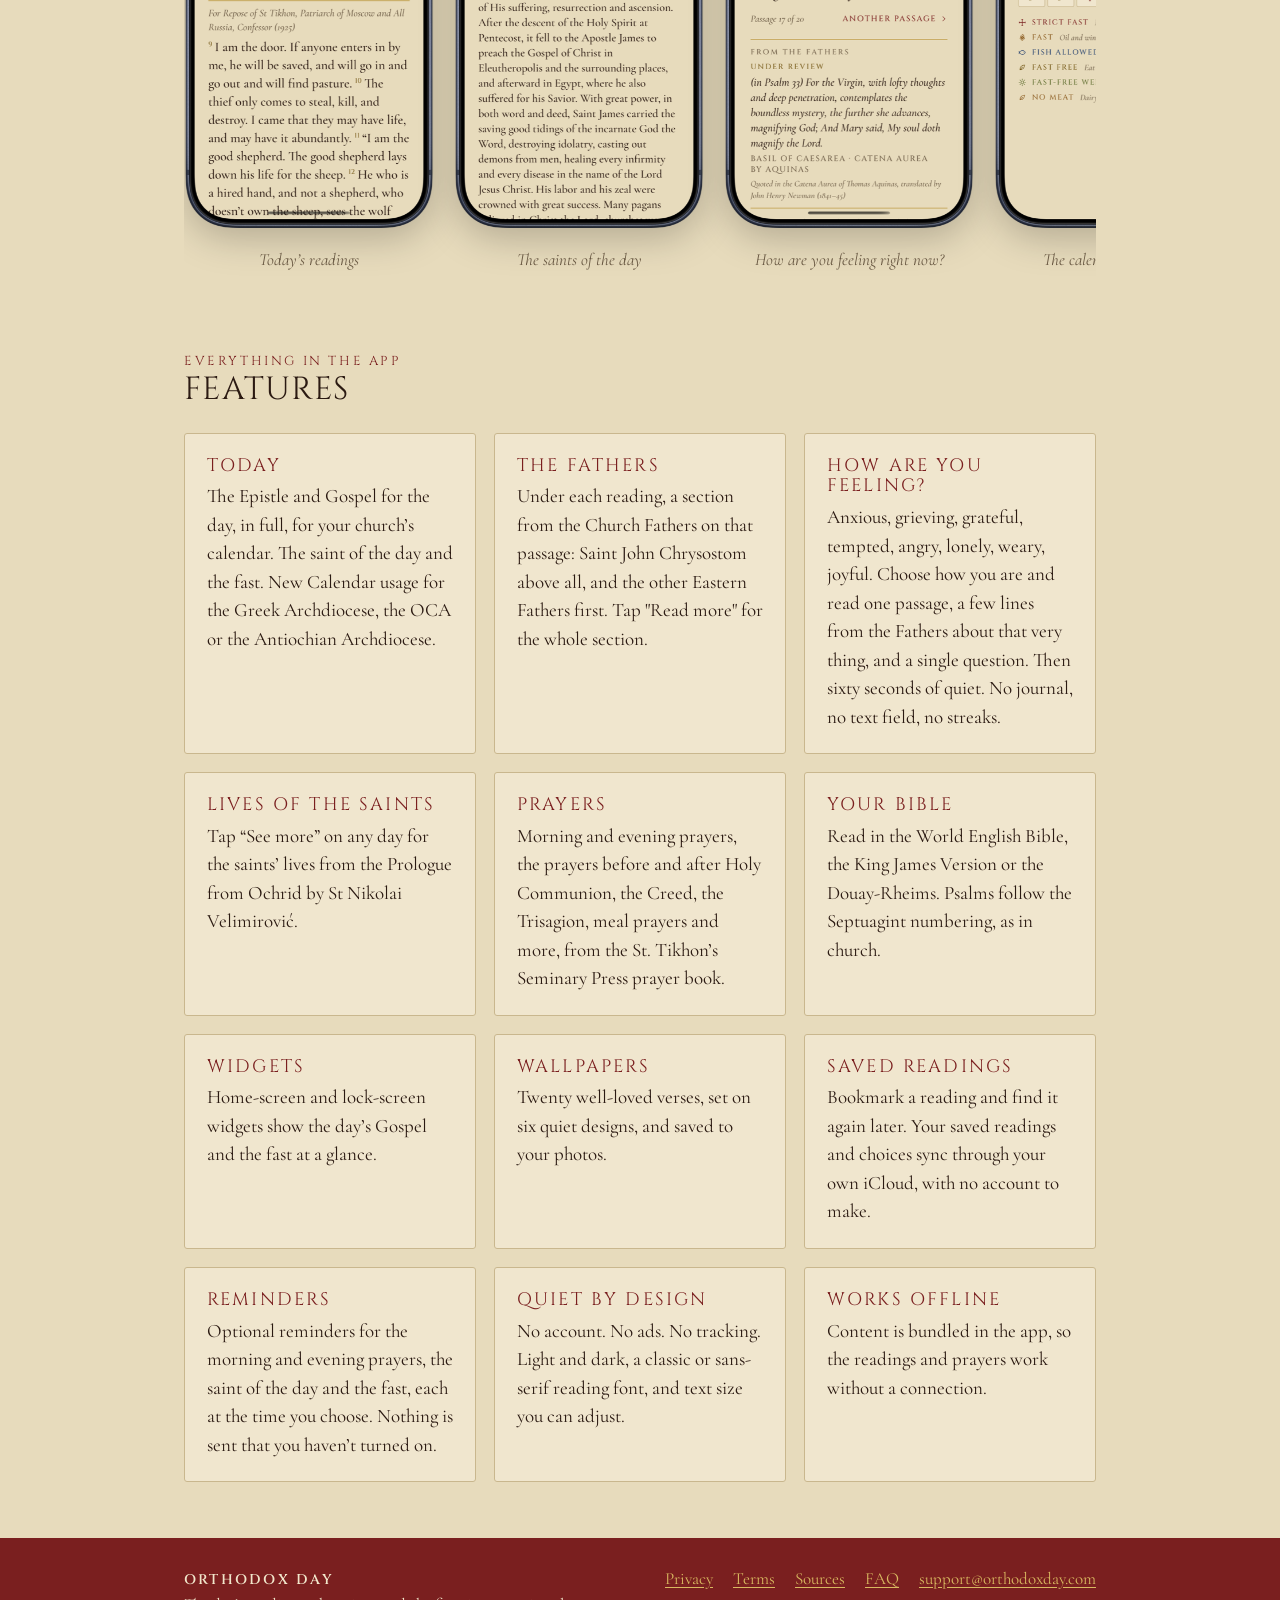
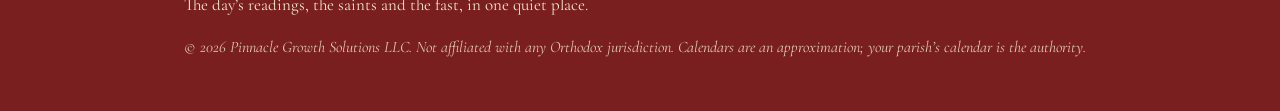
==== commit 8de40e08: "Footer: © 2026 Pinnacle Growth Solutions LLC" ====
--- a/index.html
+++ b/index.html
@@ -41,4 +41,4 @@
     <div class="card"><h3>Quiet by design</h3><p>No account. No ads. No tracking. Light and dark, a classic or sans-serif reading font, and text size you can adjust.</p></div>
     <div class="card"><h3>Works offline</h3><p>Content is bundled in the app, so the readings and prayers work without a connection.</p></div></div>
     </div></section>
-<footer class="foot"><div class="wrap"><div><strong style="font-family:Cinzel,serif;letter-spacing:.16em;text-transform:uppercase;font-size:14px">Orthodox Day</strong><br>The day’s readings, the saints and the fast, in one quiet place.</div><nav aria-label="Footer"><a href="privacy.html">Privacy</a><a href="https://www.apple.com/legal/itunes/appstore/dev/stdeula">Terms</a><a href="sources.html">Sources</a><a href="faq.html">FAQ</a><a href="mailto:support@orthodoxday.com">support@orthodoxday.com</a></nav><p class="fine">© 2026 Orthodox Day. Not affiliated with any Orthodox jurisdiction. Calendars are an approximation; your parish’s calendar is the authority.</p></div></footer></body></html>
+<footer class="foot"><div class="wrap"><div><strong style="font-family:Cinzel,serif;letter-spacing:.16em;text-transform:uppercase;font-size:14px">Orthodox Day</strong><br>The day’s readings, the saints and the fast, in one quiet place.</div><nav aria-label="Footer"><a href="privacy.html">Privacy</a><a href="https://www.apple.com/legal/itunes/appstore/dev/stdeula">Terms</a><a href="sources.html">Sources</a><a href="faq.html">FAQ</a><a href="mailto:support@orthodoxday.com">support@orthodoxday.com</a></nav><p class="fine">© 2026 Pinnacle Growth Solutions LLC. Not affiliated with any Orthodox jurisdiction. Calendars are an approximation; your parish’s calendar is the authority.</p></div></footer></body></html>
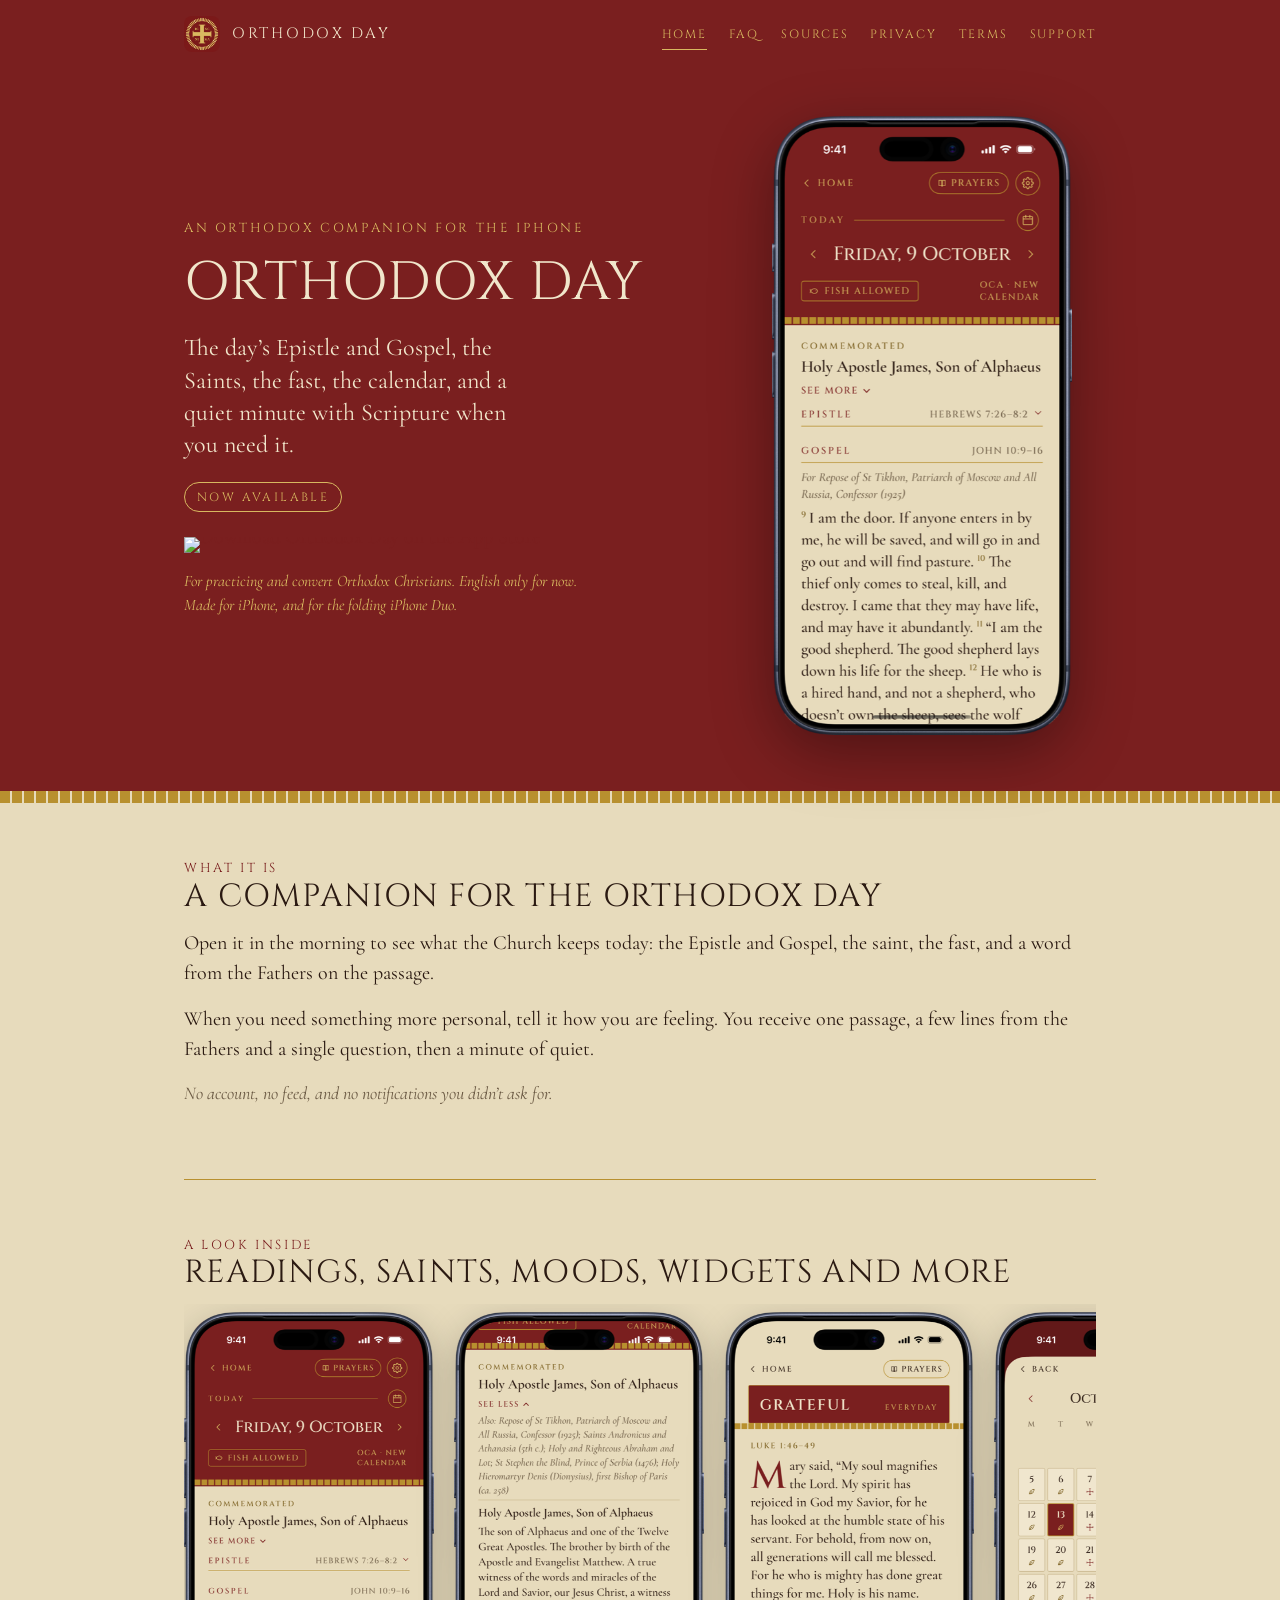
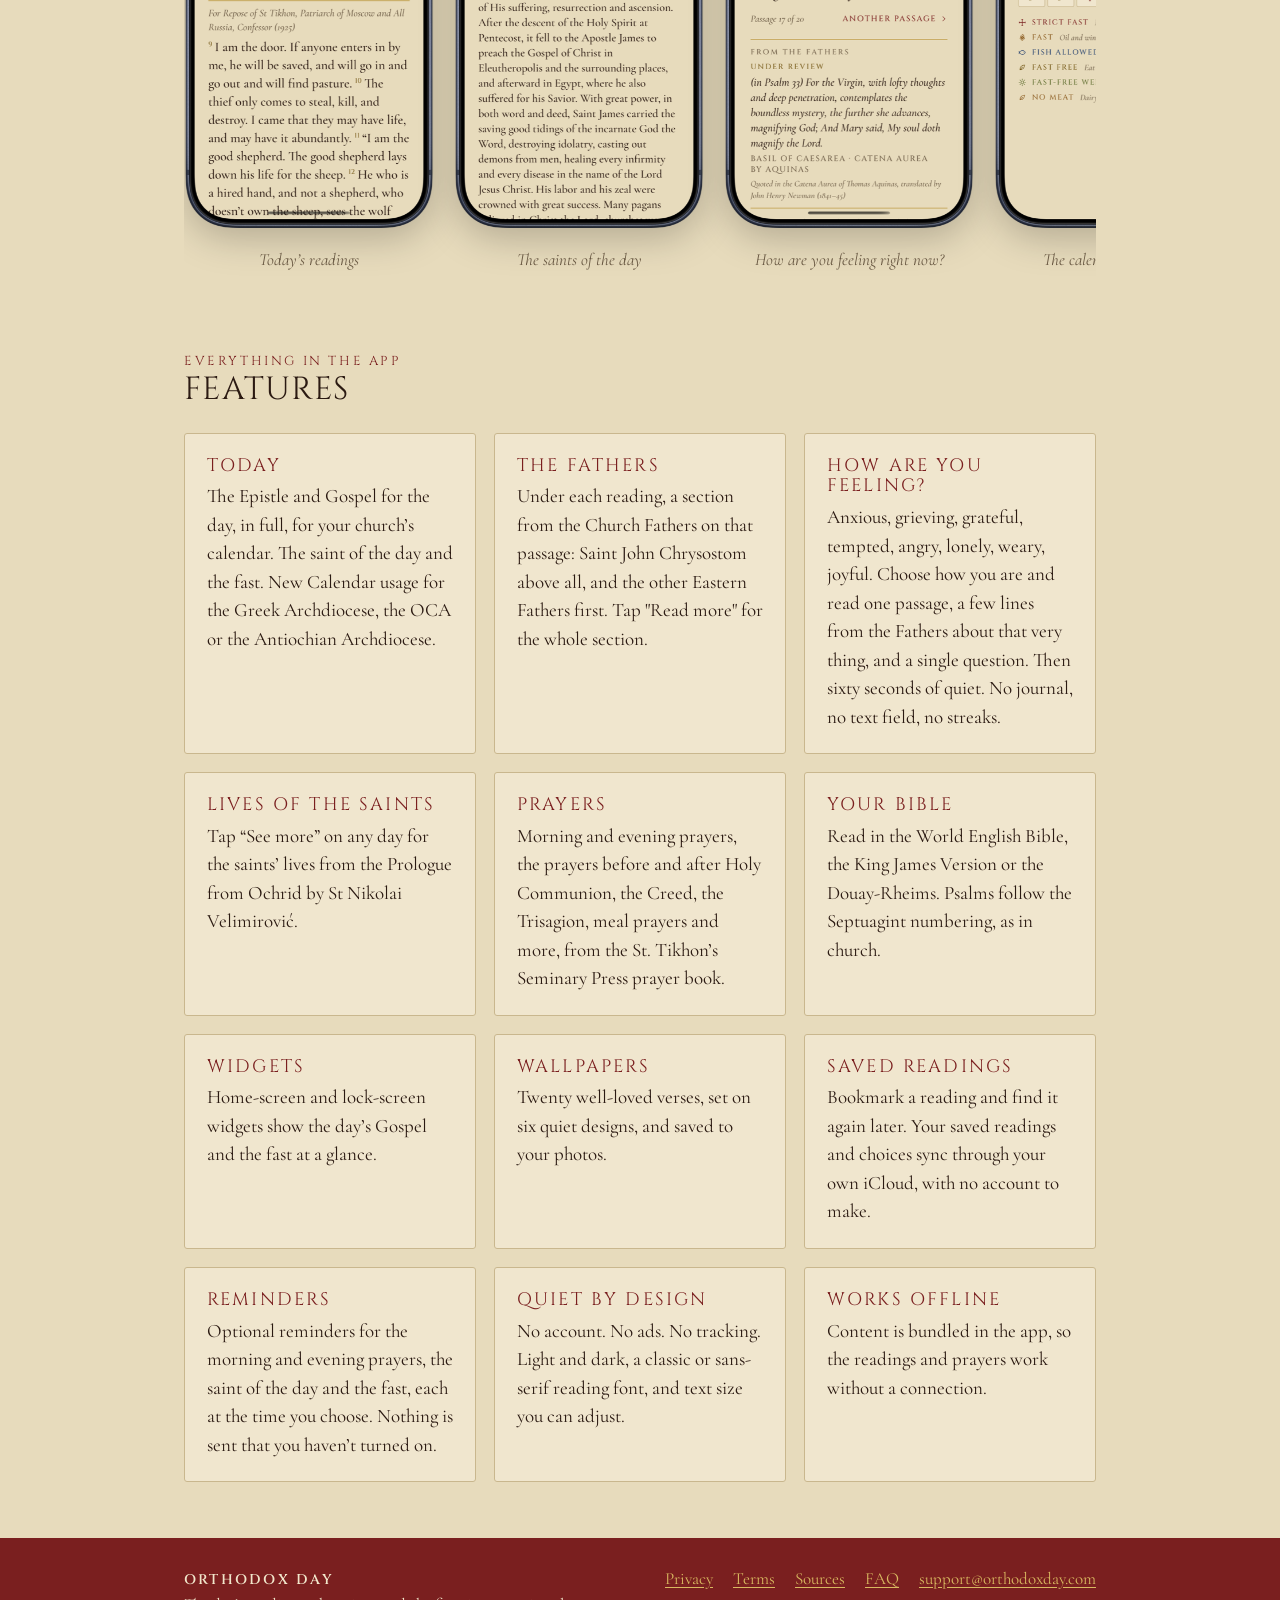
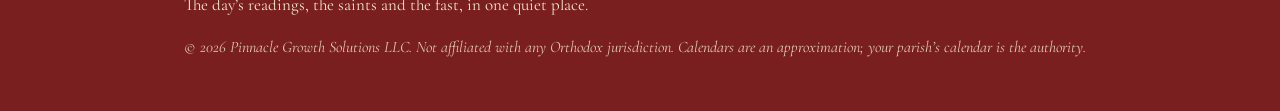
==== commit 79485cf0: "App Store badge, 'Now available' status, mention iPhone Duo Co-Authored-By: Claude Sonnet 5.5 <norep" ====
--- a/index.html
+++ b/index.html
@@ -7,7 +7,7 @@
 <link rel="preload" href="assets/fonts/Cinzel-Regular.ttf" as="font" type="font/ttf" crossorigin><link rel="stylesheet" href="assets/site.css"></head>
 <body><header class="top"><div class="wrap"><a class="brand" href="index.html"><img src="assets/img/icon-512.png" alt="" width="36" height="36">Orthodox Day</a><nav class="main" aria-label="Main"><a href="index.html" aria-current="page">Home</a><a href="faq.html">FAQ</a><a href="sources.html">Sources</a><a href="privacy.html">Privacy</a><a href="https://www.apple.com/legal/itunes/appstore/dev/stdeula">Terms</a><a href="support.html">Support</a></nav></div></header><div class="hero"><div class="wrap"><div><div class="label">An Orthodox companion for the iPhone</div><h1>Orthodox Day</h1>
 <p class="lead">The day’s Epistle and Gospel, the Saints, the fast, the calendar, and a quiet minute with Scripture when you need it.</p>
-<p><span class="btn soon">Coming soon to the App Store</span></p><p class="fine">For practicing and convert Orthodox Christians. English only for now.</p></div>
+<p class="live"><span class="pill">Now available</span></p><p><a class="store" href="https://apps.apple.com/app/id6814288769"><img src="https://toolbox.marketingtools.apple.com/api/v2/badges/download-on-the-app-store/white/en-us" alt="Download Orthodox Day on the App Store" width="245" height="82"></a></p><p class="fine">For practicing and convert Orthodox Christians. English only for now.<br>Made for iPhone, and for the folding iPhone Duo.</p></div>
 <div class="shot"><img src="assets/img/Today.png" alt="The Today screen of Orthodox Day showing the Gospel reading, the saint of the day and the fast" width="300"></div></div></div><div class="band"></div><section class="block"><div class="wrap"><div class="label">What it is</div><h2>A companion for the Orthodox day</h2>
 <p>Open it in the morning to see what the Church keeps today: the Epistle and Gospel, the saint, the fast, and a word from the Fathers on the passage.</p>
 <p>When you need something more personal, tell it how you are feeling. You receive one passage, a few lines from the Fathers and a single question, then a minute of quiet.</p>
--- a/assets/site.css
+++ b/assets/site.css
@@ -55,6 +55,10 @@
 .btn{display:inline-block;font-family:Cinzel,serif;text-transform:uppercase;letter-spacing:.2em;font-size:13px;
   padding:14px 22px;border:1px solid var(--gold-bright);color:var(--on-icon);background:var(--icon-deep);border-radius:2px;text-decoration:none}
 .btn.soon{opacity:.85;cursor:default}
+.pill{display:inline-block;font-family:Cinzel,serif;text-transform:uppercase;letter-spacing:.2em;font-size:12px;padding:5px 12px;border:1px solid var(--gold-bright);color:var(--gold-bright);border-radius:99px}
+.hero .live{margin:18px 0 10px}
+.store{display:inline-block;line-height:0}
+.store img{height:54px;width:auto}
 .hero .fine{font-size:16px;font-style:italic;color:var(--gold-bright);margin-top:14px}
 
 section.block{padding:56px 0}
